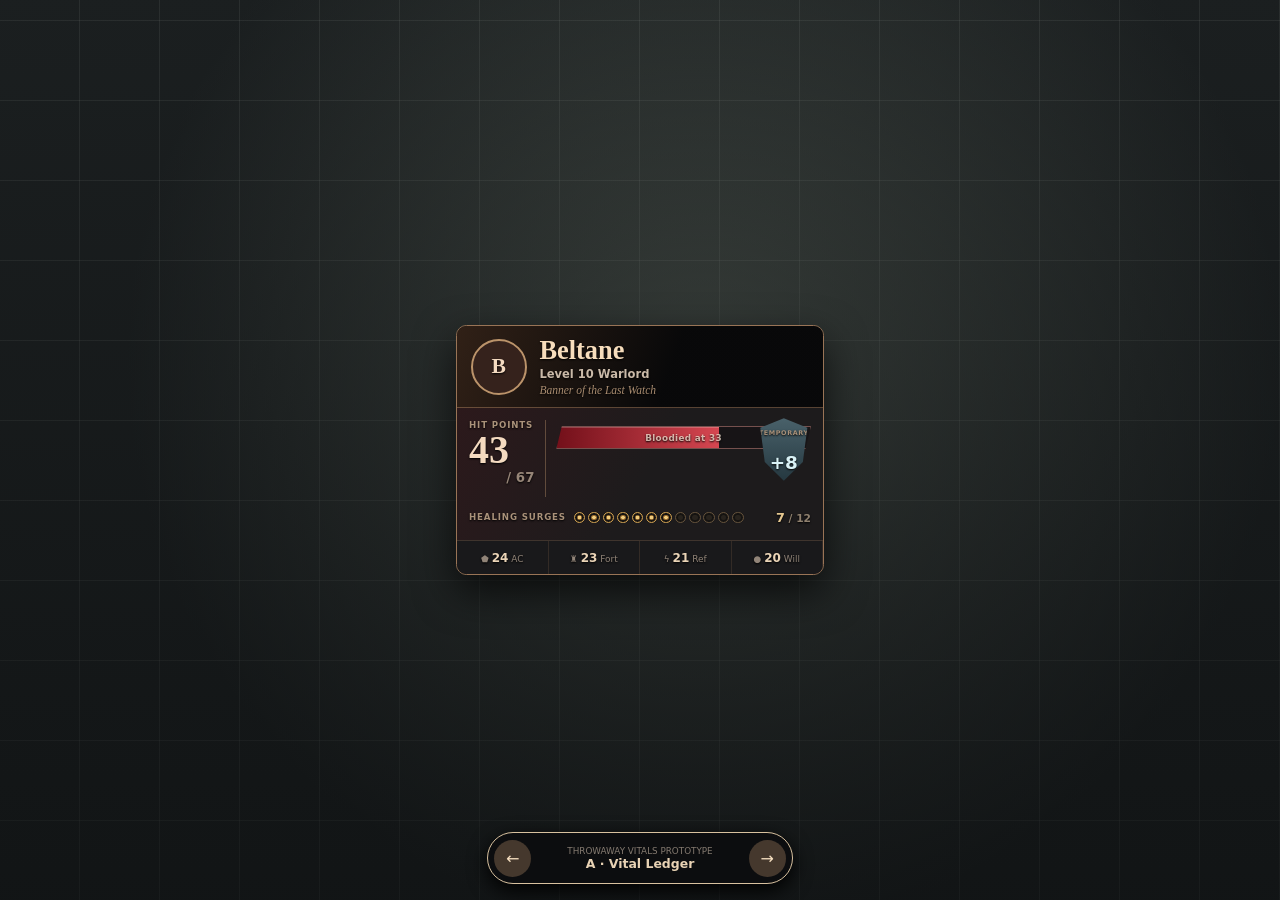
==== PoC/actor-hud-ui-prototype/vitals.html @ 64b2f974 "New prototype" ====
<!doctype html>
<html lang="en">
	<head>
		<meta charset="utf-8">
		<meta name="viewport" content="width=device-width, initial-scale=1">
		<title>Actor HUD Vitals — Throwaway Prototype</title>
		<link rel="stylesheet" href="vitals.css">
	</head>
	<body>
		<div class="foundry-stage" aria-hidden="true"></div>
		<main>
			<article class="hud-shell">
				<header>
					<div class="portrait">B</div>
					<div><h1>Beltane</h1><strong>Level 10 Warlord</strong><small>Banner of the Last Watch</small></div>
				</header>
				<div id="vitals-root"></div>
				<div class="context-strip"><span>⬟ <b>24</b> AC</span><span>♜ <b>23</b> Fort</span><span>ϟ <b>21</b> Ref</span><span>● <b>20</b> Will</span></div>
			</article>
		</main>

		<nav class="prototype-switcher" aria-label="Prototype variants">
			<button type="button" data-direction="-1" aria-label="Previous variant">←</button>
			<div><small>Throwaway vitals prototype</small><strong id="variant-label"></strong></div>
			<button type="button" data-direction="1" aria-label="Next variant">→</button>
		</nav>
		<script type="module" src="vitals.js"></script>
	</body>
</html>
---- PoC/actor-hud-ui-prototype/vitals.css ----
:root {
	color-scheme: dark;
	font-family: var(--font-primary, "Signika", system-ui, sans-serif);
	color: #f5eee5;
}

* { box-sizing: border-box; }

body {
	min-height: 100vh;
	margin: 0;
	overflow: hidden;
	background: #25282a;
}

button { font: inherit; }

.foundry-stage {
	position: fixed;
	inset: 0;
	background:
		linear-gradient(rgb(10 12 13 / 35%), rgb(10 12 13 / 70%)),
		repeating-linear-gradient(0deg, transparent 0 79px, rgb(220 230 220 / 12%) 79px 80px),
		repeating-linear-gradient(90deg, transparent 0 79px, rgb(220 230 220 / 12%) 79px 80px),
		radial-gradient(circle at 55% 40%, #58615a, #24292a 65%);
}

main {
	position: relative;
	z-index: 1;
	display: grid;
	place-items: center;
	min-height: 100vh;
}

.hud-shell {
	width: 23rem;
	overflow: hidden;
	border: 1px solid #997456;
	border-radius: 0.65rem;
	background: rgb(9 9 11 / 96%);
	box-shadow: 0 1rem 2.5rem rgb(0 0 0 / 70%);
	text-shadow: 0 1px 2px #000;
}

.hud-shell header {
	display: flex;
	align-items: center;
	gap: 0.8rem;
	padding: 0.72rem 0.85rem;
	border-bottom: 1px solid rgb(153 116 86 / 55%);
	background: linear-gradient(110deg, rgb(53 35 24 / 90%), rgb(8 8 9 / 92%) 58%);
}

.portrait {
	display: grid;
	place-items: center;
	width: 3.5rem;
	aspect-ratio: 1;
	border: 2px solid #bb936a;
	border-radius: 50%;
	background: #35221c;
	color: #f4dac0;
	font: 800 1.35rem Georgia, serif;
}

header h1 { margin: 0; color: #f7ddbc; font: 700 1.65rem/1 Georgia, serif; }
header strong, header small { display: block; margin-top: 0.2rem; color: #c9b9a8; font-size: 0.72rem; }
header small { color: #a98c70; font-family: Georgia, serif; font-style: italic; }

.vitals { min-height: 8.2rem; padding: 0.75rem; background: linear-gradient(120deg, rgb(55 24 27 / 58%), transparent 52%), #1d1b1c; }
.vitals span { color: #aa927a; font-size: 0.54rem; font-weight: 800; letter-spacing: 0.1em; text-transform: uppercase; }

.context-strip { display: grid; grid-template-columns: repeat(4, 1fr); border-top: 1px solid rgb(153 116 86 / 30%); background: #19191b; }
.context-strip span { padding: 0.62rem 0.2rem; border-right: 1px solid rgb(153 116 86 / 20%); color: #918478; font-size: 0.56rem; text-align: center; }
.context-strip b { color: #ead4b7; font-size: 0.75rem; }

/* A — large numerical hierarchy, overlay shield, tactile surge coins. */
.ledger-vitals { position: relative; display: grid; grid-template-columns: 4.8rem 1fr; gap: 0.5rem 0.65rem; }
.ledger-hp { grid-row: span 2; padding-right: 0.65rem; border-right: 1px solid rgb(183 142 105 / 42%); }
.ledger-hp span, .ledger-hp strong, .ledger-hp small { display: block; }
.ledger-hp strong { color: #f4dac0; font: 700 2.5rem/1 Georgia, serif; }
.ledger-hp small { color: #968577; font-weight: 700; text-align: right; }
.wound-track { position: relative; align-self: end; height: 1.45rem; overflow: hidden; border: 1px solid #75504d; background: #171416; clip-path: polygon(0.35rem 0, 100% 0, calc(100% - .35rem) 100%, 0 100%); }
.wound-track i { display: block; height: 100%; background: linear-gradient(90deg, #73101a, #d64751); box-shadow: inset 0 1px rgb(255 255 255 / 20%); }
.wound-track b { position: absolute; inset: 0; display: grid; place-items: center; color: rgb(255 235 218 / 75%); font-size: 0.55rem; letter-spacing: 0.04em; }
.temp-shield { position: absolute; top: 0.62rem; right: 0.7rem; display: grid; place-items: center; width: 3.5rem; height: 3.9rem; padding-top: 0.2rem; background: linear-gradient(#49616a, #253840); clip-path: polygon(50% 0, 92% 15%, 84% 70%, 50% 100%, 16% 70%, 8% 15%); }
.temp-shield span { font-size: 0.4rem; }
.temp-shield strong { color: #d9f2f6; font-size: 1.15rem; }
.surge-coins { grid-column: 1 / -1; display: grid; grid-template-columns: auto 1fr auto; align-items: center; gap: 0.5rem; margin-top: 0.15rem; }
.surge-coins > div { display: flex; gap: 0.18rem; }
.surge-coins .coin { width: 0.72rem; aspect-ratio: 1; border: 1px solid #65533c; border-radius: 50%; background: #28231d; box-shadow: inset 0 0 0 2px #151311; }
.surge-coins .coin.is-filled { border-color: #d0a252; background: radial-gradient(circle, #f0cd7d 0 25%, #9b6e31 28% 65%, #5f401d 68%); }
.surge-coins strong { color: #e6c890; font-size: 0.8rem; }
.surge-coins small { color: #8f806e; }

/* B — a single glanceable dial, separate numeric resource tiles. */
.dial-vitals { display: grid; grid-template-columns: 6.7rem 1fr; align-items: center; gap: 0.9rem; }
.life-dial { position: relative; display: grid; place-items: center; width: 6.2rem; aspect-ratio: 1; border-radius: 50%; background: conic-gradient(#ce3e49 var(--hp-angle), #302426 0); box-shadow: 0 0 0 1px #765250, 0 0 1rem rgb(174 30 43 / 25%); }
.life-dial::before { position: absolute; width: 4.8rem; aspect-ratio: 1; border-radius: 50%; background: #161517; box-shadow: inset 0 0 0 1px #4e4140; content: ""; }
.life-dial > div { position: relative; z-index: 1; text-align: center; }
.life-dial span, .life-dial small { display: block; }
.life-dial strong { color: #f5d8ba; font: 700 1.8rem/1 Georgia, serif; }
.life-dial small { color: #8e8176; font-size: 0.55rem; }
.dial-counters { display: grid; grid-template-columns: 1fr 1fr; gap: 0.42rem; }
.counter { display: grid; grid-template-columns: auto 1fr; align-items: center; min-height: 3rem; padding: 0.38rem; border: 1px solid #4d4541; border-radius: 0.25rem; background: #242224; }
.counter i { grid-row: span 2; margin-right: 0.4rem; color: #ae9573; font-style: normal; }
.counter strong { color: #ead5b9; font-size: 1rem; }
.counter strong small { color: #82776c; font-size: 0.58rem; }
.temp-counter { border-color: #516b75; background: linear-gradient(135deg, #26363d, #202225); }
.temp-counter i, .temp-counter strong { color: #d4edf2; }
.mini-surges { grid-column: 1 / -1; display: grid; grid-template-columns: repeat(12, 1fr); gap: 0.15rem; }
.mini-surges i { height: 0.32rem; background: #33291d; }
.mini-surges i.is-filled { background: #c79547; box-shadow: 0 0 0.25rem rgb(196 148 78 / 45%); }

/* C — temp, current, and lost health occupy one meaningful track. */
.track-vitals { display: flex; flex-direction: column; justify-content: center; }
.track-labels, .track-scale { display: flex; justify-content: space-between; padding: 0 0.2rem; }
.battle-track { display: flex; height: 2.25rem; margin-top: 0.25rem; border: 1px solid #69514d; background: #171416; transform: skewX(-7deg); box-shadow: inset 0 2px 5px #000; }
.battle-track > div { display: grid; place-items: center; min-width: 2.4rem; border-right: 2px solid #151214; }
.battle-track b { transform: skewX(7deg); font-size: 0.82rem; }
.temp-track { background: linear-gradient(#4a6b76, #263c45); color: #d9f3f8; }
.hp-track { background: linear-gradient(#d64a54, #85141e); color: #ffe4d6; }
.lost-track { background: repeating-linear-gradient(135deg, #302628 0 5px, #241e20 5px 10px); color: #75686a; }
.track-scale { margin-top: 0.25rem; color: #887a70; font-size: 0.5rem; text-transform: uppercase; }
.surge-charges { display: grid; grid-template-columns: auto 1fr auto; align-items: center; gap: 0.55rem; margin-top: 0.85rem; }
.surge-charges > div { display: grid; grid-template-columns: repeat(12, 1fr); gap: 0.12rem; }
.surge-charges .charge { height: 1rem; border: 1px solid #55452f; background: #24201a; clip-path: polygon(25% 0, 100% 0, 75% 100%, 0 100%); }
.surge-charges .charge.is-filled { border-color: #b88742; background: linear-gradient(#e0b967, #7e5725); }
.surge-charges strong { color: #d8ba84; font-size: 0.65rem; }

.prototype-switcher { position: fixed; z-index: 5; bottom: 1rem; left: 50%; display: flex; align-items: center; gap: 0.8rem; padding: 0.4rem; border: 1px solid #d8c19f; border-radius: 99px; background: #0c0d0f; box-shadow: 0 0.4rem 1.2rem #000; transform: translateX(-50%); }
.prototype-switcher button { width: 2.3rem; height: 2.3rem; border: 0; border-radius: 50%; background: #45382d; color: #f6dfc0; cursor: pointer; }
.prototype-switcher div { min-width: 12rem; text-align: center; }
.prototype-switcher small, .prototype-switcher strong { display: block; }
.prototype-switcher small { color: #847a70; font-size: 0.55rem; text-transform: uppercase; }
.prototype-switcher strong { color: #e8d2b4; font-size: 0.78rem; }
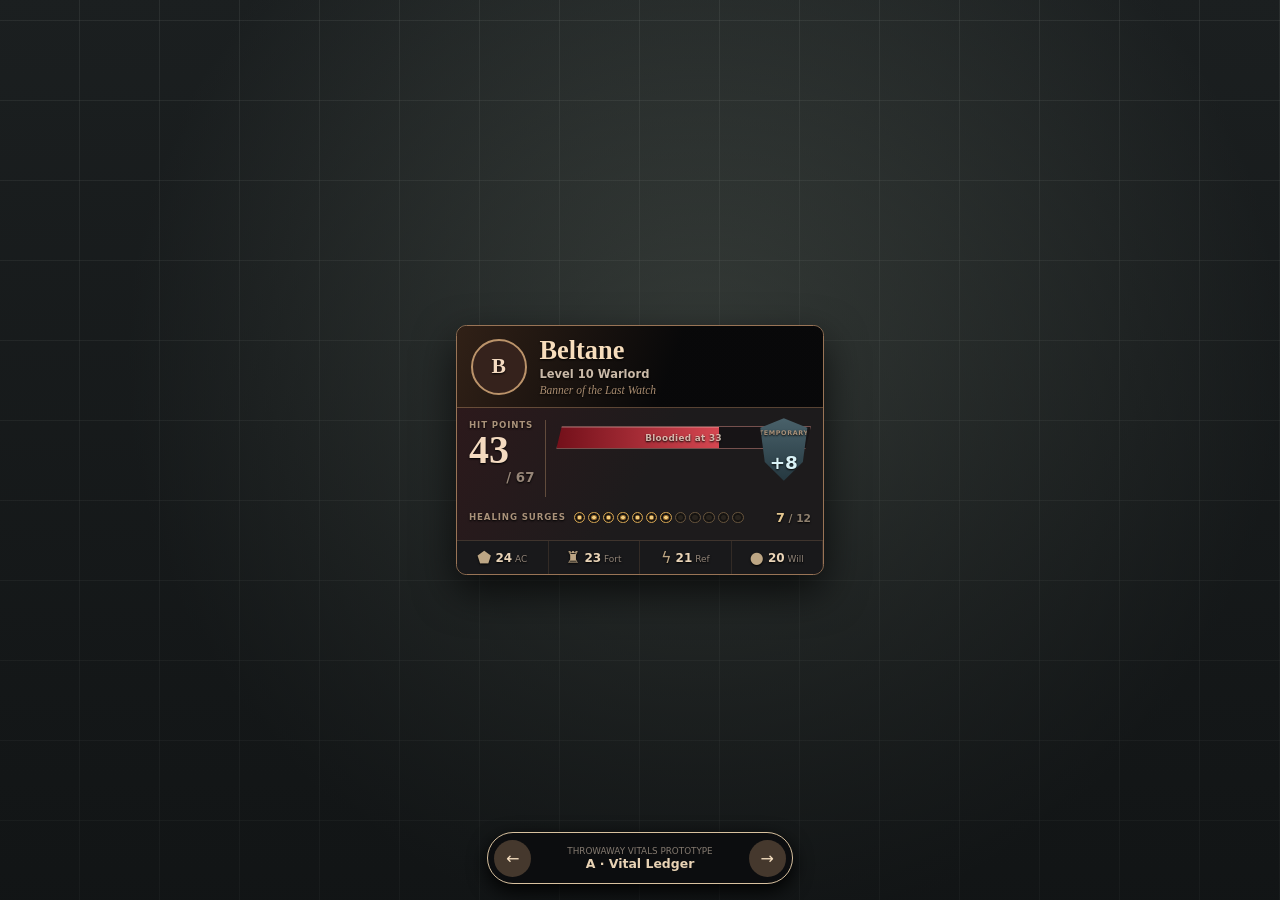
==== commit 40b6fc23: "Team HUD and Actor HUD" ====
--- a/PoC/actor-hud-ui-prototype/vitals.html
+++ b/PoC/actor-hud-ui-prototype/vitals.html
@@ -15,7 +15,7 @@
 					<div><h1>Beltane</h1><strong>Level 10 Warlord</strong><small>Banner of the Last Watch</small></div>
 				</header>
 				<div id="vitals-root"></div>
-				<div class="context-strip"><span>⬟ <b>24</b> AC</span><span>♜ <b>23</b> Fort</span><span>ϟ <b>21</b> Ref</span><span>● <b>20</b> Will</span></div>
+				<div class="context-strip"><span><i>⬟</i> <b>24</b> AC</span><span><i>♜</i> <b>23</b> Fort</span><span><i>ϟ</i> <b>21</b> Ref</span><span><i>●</i> <b>20</b> Will</span></div>
 			</article>
 		</main>
 
--- a/PoC/actor-hud-ui-prototype/vitals.css
+++ b/PoC/actor-hud-ui-prototype/vitals.css
@@ -74,6 +74,7 @@
 .context-strip { display: grid; grid-template-columns: repeat(4, 1fr); border-top: 1px solid rgb(153 116 86 / 30%); background: #19191b; }
 .context-strip span { padding: 0.62rem 0.2rem; border-right: 1px solid rgb(153 116 86 / 20%); color: #918478; font-size: 0.56rem; text-align: center; }
 .context-strip b { color: #ead4b7; font-size: 0.75rem; }
+.context-strip i { display: inline-block; margin-right: 0.08rem; color: #bda684; font-size: 1rem; font-style: normal; line-height: 0; vertical-align: -0.1em; }
 
 /* A — large numerical hierarchy, overlay shield, tactile surge coins. */
 .ledger-vitals { position: relative; display: grid; grid-template-columns: 4.8rem 1fr; gap: 0.5rem 0.65rem; }
